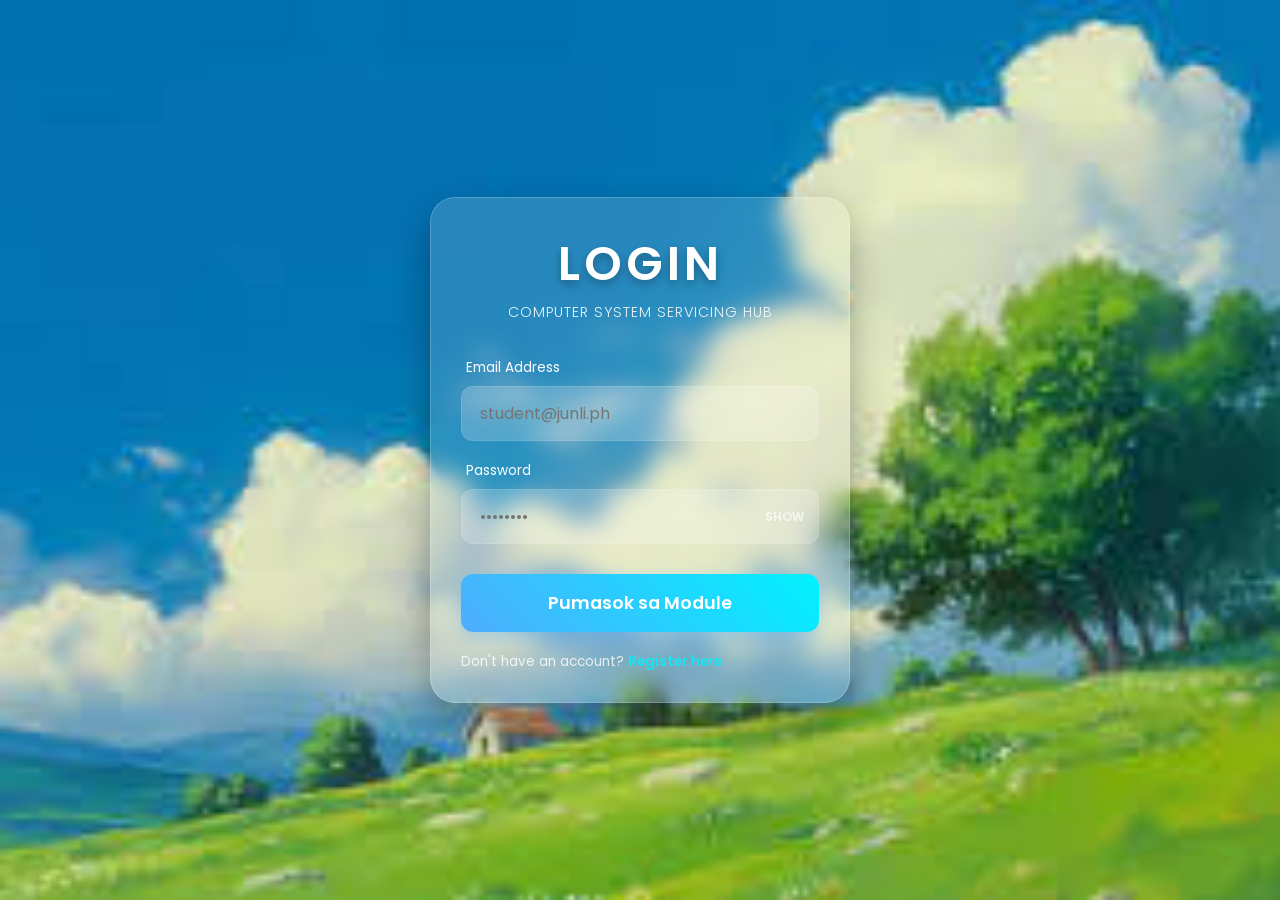
==== index.html @ e39d4218 "Add files via upload" ====
<!DOCTYPE html>
<html lang="en">
<head>
    <meta charset="UTF-8">
    <meta name="viewport" content="width=device-width, initial-scale=1.0">
    <title>JUNLI | Authentication</title>
    <link rel="stylesheet" href="style.css">
</head>
<body>
    <div class="login-container">
        <h1 id="form-title">LOGIN</h1> 
        <h2 id="form-subtitle">Computer System Servicing Hub</h2>
        
        <form id="auth-form">
            <div id="register-fields" style="display: none;">
                <div class="input-group">
                    <label>Pangalan</label>
                    <input type="text" id="name" placeholder="Juan Dela Cruz">
                </div>

                <div class="input-group input-group-dropdown">
                    <label>Grade Level</label>
                    <select id="grade">
                        <option value="" disabled selected>Pumili ng Grade</option>
                        <option value="11">Grade 11</option>
                        <option value="12">Grade 12</option>
                    </select>
                </div>

                <div class="input-group input-group-dropdown">
                    <label>ICT Section</label>
                    <select id="section">
                        <option value="" disabled selected>Pumili ng Section</option>
                        <option value="ICT 1">ICT 1</option>
                        <option value="ICT 2">ICT 2</option>
                        <option value="ICT 3">ICT 3</option>
                        <option value="ICT 4">ICT 4</option>
                        <option value="ICT 5">ICT 5</option>
                        <option value="ICT 6">ICT 6</option>
                        <option value="ICT 7">ICT 7</option>
                    </select>
                </div>
            </div>

            <div class="input-group">
                <label>Email Address</label>
                <input type="email" id="email" placeholder="student@junli.ph" required>
            </div>

            <div class="input-group">
                <label>Password</label>
                <div class="password-wrapper">
                    <input type="password" id="password" required placeholder="••••••••">
                    <span id="togglePassword">SHOW</span>
                </div>
            </div>

            <button type="submit" id="submit-btn" class="login-btn">Pumasok sa Module</button>
        </form>

        <p style="margin-top: 20px; font-size: 0.85rem; opacity: 0.8; color: white;">
            <span id="toggle-text">Don't have an account?</span> 
            <a href="#" id="switch-auth" style="color: #00f2fe; text-decoration: none; font-weight: 600;">Register here</a>
        </p>
    </div>

    <div id="gui-overlay">
        <div class="gui-content">
            <span id="gui-icon" class="gui-icon"></span>
            <p id="gui-msg" class="gui-msg"></p>
        </div>
    </div>

    <script src="app.js"></script>
</body>
</html>
---- style.css ----
/* --- Google Font --- */
@import url('https://fonts.googleapis.com/css2?family=Poppins:wght@300;400;600&display=swap');

* {
    margin: 0;
    padding: 0;
    box-sizing: border-box;
    font-family: 'Poppins', sans-serif;
}

body {
    width: 100%;
    min-height: 100vh; /* Pinalitan natin ang 'height' ng 'min-height' */
    display: flex;
    justify-content: center;
    align-items: center;
    padding: 20px; /* Space para hindi dikit sa gilid */
    overflow-y: auto; /* Pinaka-importante: Papayagan na natin ang scroll sa baba */
    
    background-image: url('images (1).jpeg'); 
    background-size: cover;
    background-position: center;
    background-attachment: fixed; /* Hindi sasama ang background pag nag-scroll */
}

@keyframes backgroundAestheticZoom {
    0% { transform: scale(1.0); }
    100% { transform: scale(1.1); }
}

/* --- Glassmorphism Login Box --- */
.login-container, .dashboard-container {
    max-height: 90vh; /* Hindi lalagpas sa taas ng screen */
    overflow-y: auto; /* Magkakaroon ng internal scrollbar kung mahaba ang content */
    
    /* Iba pang settings */
    background: rgba(255, 255, 255, 0.15);
    padding: 30px;
    border-radius: 25px;
    backdrop-filter: blur(12px);
    -webkit-backdrop-filter: blur(12px);
    box-shadow: 0 15px 35px rgba(0,0,0,0.3);
    border: 1px solid rgba(255, 255, 255, 0.2);
    width: 420px;
    max-width: 100%;
}

@keyframes containerSpawn {
    0% { opacity: 0; transform: translateY(30px); }
    100% { opacity: 1; transform: translateY(0); }
}

.login-container h1 {
    text-align: center;
    color: white;
    font-size: 3rem;
    font-weight: 600;
    letter-spacing: 4px;
    margin-bottom: 2px;
    text-shadow: 0 4px 10px rgba(0,0,0,0.3);
}

.login-container h2 {
    text-align: center;
    color: rgba(255, 255, 255, 0.9);
    font-weight: 300;
    font-size: 0.9rem;
    margin-bottom: 35px;
    text-transform: uppercase;
    letter-spacing: 1px;
}


/* --- Dropdown Styling --- */
select {
    width: 100%;
    padding: 14px 18px;
    background: rgba(255, 255, 255, 0.2);
    border: 1px solid rgba(255, 255, 255, 0.1);
    border-radius: 12px;
    outline: none;
    color: white;
    font-size: 1rem;
    cursor: pointer;
    appearance: none; /* Tinatanggal ang default arrow */
    -webkit-appearance: none;
    transition: all 0.3s ease;
}

/* Custom arrow para sa dropdown */
.input-group {
    position: relative;
}

/* --- FIXED DROPDOWN ARROW --- */
/* Tatanggalin natin yung dating rule at papalitan nito */
.input-group:has(select)::after {
    content: '▼';
    font-size: 0.8rem;
    color: white;
    position: absolute;
    right: 20px;
    top: 45px; 
    pointer-events: none;
    opacity: 0.7;
}

/* Siguraduhin na walang lalabas na arrow sa password wrapper */
.password-wrapper::after {
    content: none !important;
}

/* Style para sa options sa loob */
select option {
    background: #2a5298; /* Para mababasa pa rin ang text */
    color: white;
}

select:focus {
    background: rgba(255, 255, 255, 0.3);
    border-color: rgba(255, 255, 255, 0.5);
}


/* --- Input Styling --- */
.input-group {
    margin-bottom: 20px;
}

.input-group label {
    color: white;
    font-size: 0.85rem;
    margin-bottom: 8px;
    display: block;
    padding-left: 5px;
}

.input-group input {
    width: 100%;
    padding: 14px 18px;
    background: rgba(255, 255, 255, 0.2);
    border: 1px solid rgba(255, 255, 255, 0.1);
    border-radius: 12px;
    outline: none;
    color: white;
    font-size: 1rem;
    transition: all 0.3s ease;
}

.input-group input:focus {
    background: rgba(255, 255, 255, 0.3);
    border-color: rgba(255, 255, 255, 0.5);
    transform: translateX(5px); /* Swabe slide effect */
}

/* --- Aesthetic Button --- */
.login-btn {
    width: 100%;
    padding: 16px;
    margin-top: 10px;
    background: linear-gradient(45deg, #4facfe, #00f2fe); /* Aesthetic Blue */
    border: none;
    border-radius: 12px;
    color: white;
    font-size: 1.1rem;
    font-weight: 600;
    cursor: pointer;
    transition: all 0.4s ease;
    box-shadow: 0 8px 20px rgba(79, 172, 254, 0.4);
}

.login-btn:hover {
    transform: scale(1.03);
    box-shadow: 0 10px 25px rgba(79, 172, 254, 0.6);
    letter-spacing: 2px;
}

.login-btn:active {
    transform: scale(0.98);
}

/* --- Dashboard Specific Styles --- */
.dashboard-container {
    width: 900px;
    max-width: 95%;
    background: rgba(255, 255, 255, 0.1);
    backdrop-filter: blur(15px);
    border-radius: 30px;
    padding: 40px;
    border: 1px solid rgba(255, 255, 255, 0.2);
    text-align: center;
    animation: containerSpawn 0.8s ease-out;
}

.dashboard-header h1 {
    font-size: 3.5rem;
    color: white;
    letter-spacing: 5px;
}

.dashboard-header p {
    color: #00f2fe;
    font-weight: 600;
    margin-bottom: 30px;
}

/* --- The Grid Layout --- */
.menu-grid {
    display: grid;
    grid-template-columns: repeat(2, 1fr); /* 2 columns */
    gap: 20px;
    margin-bottom: 30px;
}

.menu-card {
    background: rgba(255, 255, 255, 0.2);
    padding: 30px;
    border-radius: 20px;
    cursor: pointer;
    transition: all 0.3s ease;
    border: 1px solid transparent;
}

.menu-card:hover {
    background: rgba(255, 255, 255, 0.3);
    transform: translateY(-10px);
    border-color: #00f2fe;
}

.menu-card .icon {
    font-size: 3rem;
    margin-bottom: 10px;
}

.menu-card h3 {
    color: white;
    margin-bottom: 5px;
}

.menu-card p {
    color: rgba(255, 255, 255, 0.7);
    font-size: 0.8rem;
}

.logout-btn {
    background: rgba(255, 0, 0, 0.3);
    border: none;
    color: white;
    padding: 10px 25px;
    border-radius: 10px;
    cursor: pointer;
    transition: 0.3s;
}

.logout-btn:hover {
    background: rgba(255, 0, 0, 0.6);
}

/* Responsive adjustment for phones */
@media (max-width: 600px) {
    .menu-grid {
        grid-template-columns: 1fr; /* 1 column na lang pag maliit ang screen */
    }
}

/* Quiz Specific Grid */
.options-grid {
    display: flex;
    flex-direction: column;
    gap: 10px;
}

.quiz-header {
    display: flex;
    justify-content: space-between;
    align-items: center;
    color: white;
}

#score-live {
    background: #feb47b;
    padding: 5px 15px;
    border-radius: 20px;
    font-weight: 600;
}


/* --- Leaderboard Table Styling --- */
.leaderboard-box {
    margin-top: 20px;
    background: rgba(255, 255, 255, 0.05);
    border-radius: 15px;
    overflow: hidden;
}

.leaderboard-table {
    width: 100%;
    border-collapse: collapse;
    color: white;
}

.leaderboard-table th, .leaderboard-table td {
    padding: 15px;
    text-align: center;
    border-bottom: 1px solid rgba(255, 255, 255, 0.1);
}

.leaderboard-table th {
    background: rgba(255, 255, 255, 0.2);
    font-weight: 600;
    text-transform: uppercase;
    font-size: 0.8rem;
}

.leaderboard-table tr:hover {
    background: rgba(255, 255, 255, 0.1);
}

/* Gold, Silver, Bronze effect para sa top 3 */
.leaderboard-table tr:nth-child(1) td:first-child { color: #ffd700; font-weight: bold; font-size: 1.2rem; }
.leaderboard-table tr:nth-child(2) td:first-child { color: #c0c0c0; font-weight: bold; }
.leaderboard-table tr:nth-child(3) td:first-child { color: #cd7f32; font-weight: bold; }

/* --- FIXED PASSWORD CONTAINER --- */
.password-wrapper {
    position: relative;
    display: flex;
    align-items: center;
}

#password {
    width: 100%;
    padding: 14px 65px 14px 18px; /* Binigyan natin ng 65px na space sa kanan */
    background: rgba(255, 255, 255, 0.2);
    border: 1px solid rgba(255, 255, 255, 0.1);
    border-radius: 12px;
    outline: none;
    color: white;
    font-size: 1rem;
    transition: all 0.3s ease;
}

#togglePassword {
    position: absolute;
    right: 15px; /* Naka-fix sa dulo ng box */
    cursor: pointer;
    color: white;
    opacity: 0.7;
    font-size: 0.75rem;
    font-weight: 600;
    user-select: none; /* Para hindi ma-highlight yung text pag kiniclick */
    transition: 0.3s;
}

#togglePassword:hover {
    opacity: 1;
    color: #00f2fe; /* Mag-g-glow pag tinapatan */
}


.dashboard-container {
    width: 800px;
}

/* Custom Scrollbar para Aesthetic pa rin */
::-webkit-scrollbar {
    width: 8px;
}
::-webkit-scrollbar-track {
    background: rgba(255, 255, 255, 0.1);
}
::-webkit-scrollbar-thumb {
    background: #00f2fe;
    border-radius: 10px;
}

/* --- CUSTOM TOAST NOTIFICATION --- */
.toast-notification {
    position: fixed;
    top: 20px;
    right: 20px;
    background: linear-gradient(45deg, #4facfe, #00f2fe);
    color: white;
    padding: 15px 25px;
    border-radius: 15px;
    box-shadow: 0 10px 20px rgba(0,0,0,0.2);
    display: flex;
    align-items: center;
    gap: 10px;
    font-weight: 600;
    z-index: 10000;
    animation: toastSlideIn 0.5s ease-out, toastFadeOut 0.5s ease-in 2.5s forwards;
}

@keyframes toastSlideIn {
    from { transform: translateX(100%); opacity: 0; }
    to { transform: translateX(0); opacity: 1; }
}

@keyframes toastFadeOut {
    from { opacity: 1; transform: translateY(0); }
    to { opacity: 0; transform: translateY(-20px); }
}

/* --- CENTRAL GUI OVERLAY --- */
#gui-overlay {
    position: fixed;
    top: 0;
    left: 0;
    width: 100%;
    height: 100%;
    background: rgba(0, 0, 0, 0.7); /* Darken background */
    display: none; /* Hidden by default */
    justify-content: center;
    align-items: center;
    z-index: 20000;
    backdrop-filter: blur(5px);
}

.gui-content {
    background: rgba(255, 255, 255, 0.1);
    padding: 40px;
    border-radius: 25px;
    border: 2px solid rgba(255, 255, 255, 0.3);
    text-align: center;
    backdrop-filter: blur(15px);
    box-shadow: 0 20px 50px rgba(0,0,0,0.5);
    animation: popIn 0.3s cubic-bezier(0.175, 0.885, 0.32, 1.275);
}

@keyframes popIn {
    from { transform: scale(0.5); opacity: 0; }
    to { transform: scale(1); opacity: 1; }
}

.gui-icon { font-size: 4rem; margin-bottom: 15px; display: block; }
.gui-msg { font-size: 1.5rem; font-weight: 600; color: white; }
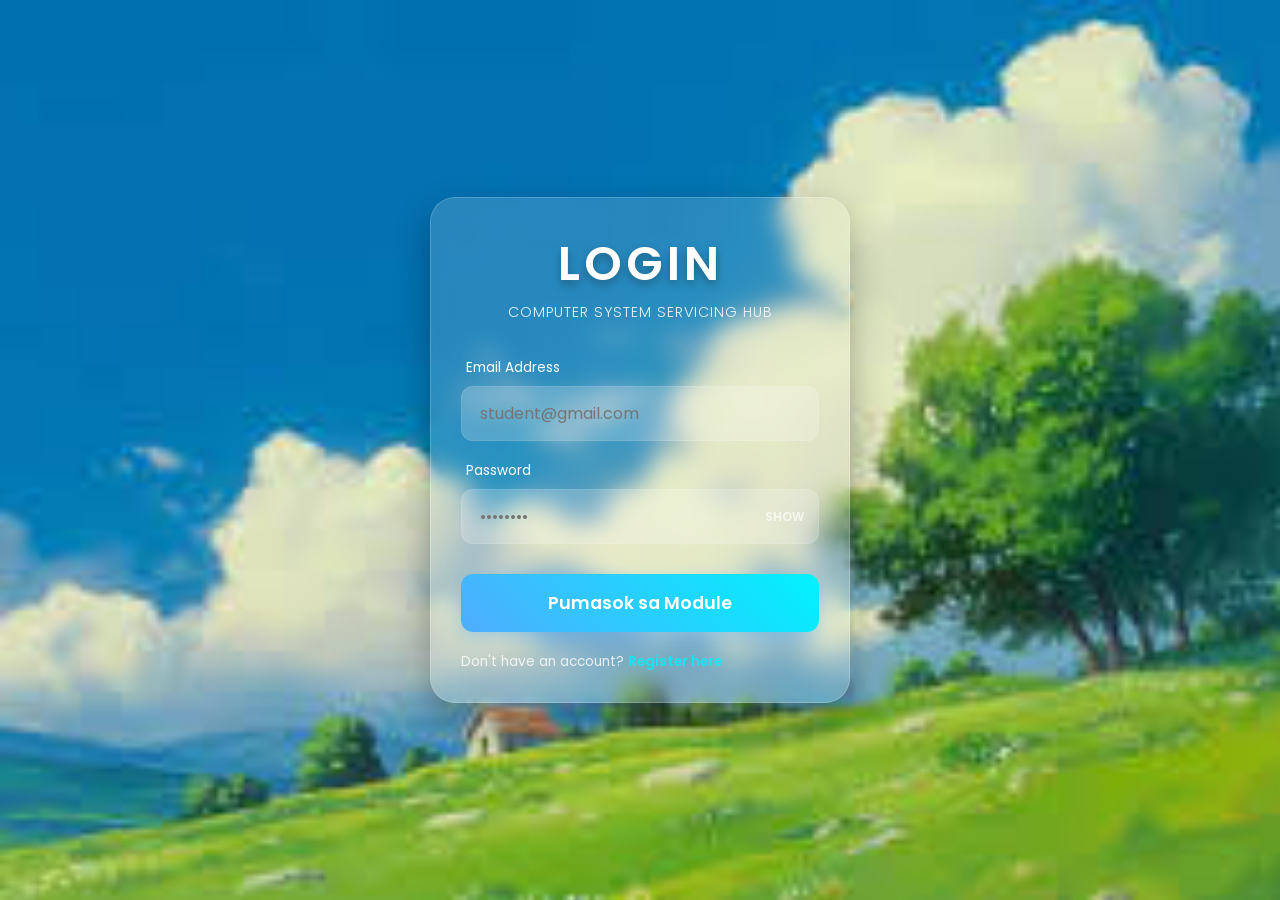
==== commit 05f6cdca: "Update index.html" ====
--- a/index.html
+++ b/index.html
@@ -3,7 +3,7 @@
 <head>
     <meta charset="UTF-8">
     <meta name="viewport" content="width=device-width, initial-scale=1.0">
-    <title>JUNLI | Authentication</title>
+    <title>Group 2 lang</title>
     <link rel="stylesheet" href="style.css">
 </head>
 <body>
@@ -15,7 +15,7 @@
             <div id="register-fields" style="display: none;">
                 <div class="input-group">
                     <label>Pangalan</label>
-                    <input type="text" id="name" placeholder="Juan Dela Cruz">
+                    <input type="text" id="name" placeholder="May B. taw">
                 </div>
 
                 <div class="input-group input-group-dropdown">
@@ -44,7 +44,7 @@
 
             <div class="input-group">
                 <label>Email Address</label>
-                <input type="email" id="email" placeholder="student@junli.ph" required>
+                <input type="email" id="email" placeholder="student@gmail.com" required>
             </div>
 
             <div class="input-group">
@@ -73,4 +73,4 @@
 
     <script src="app.js"></script>
 </body>
-</html>+</html>
